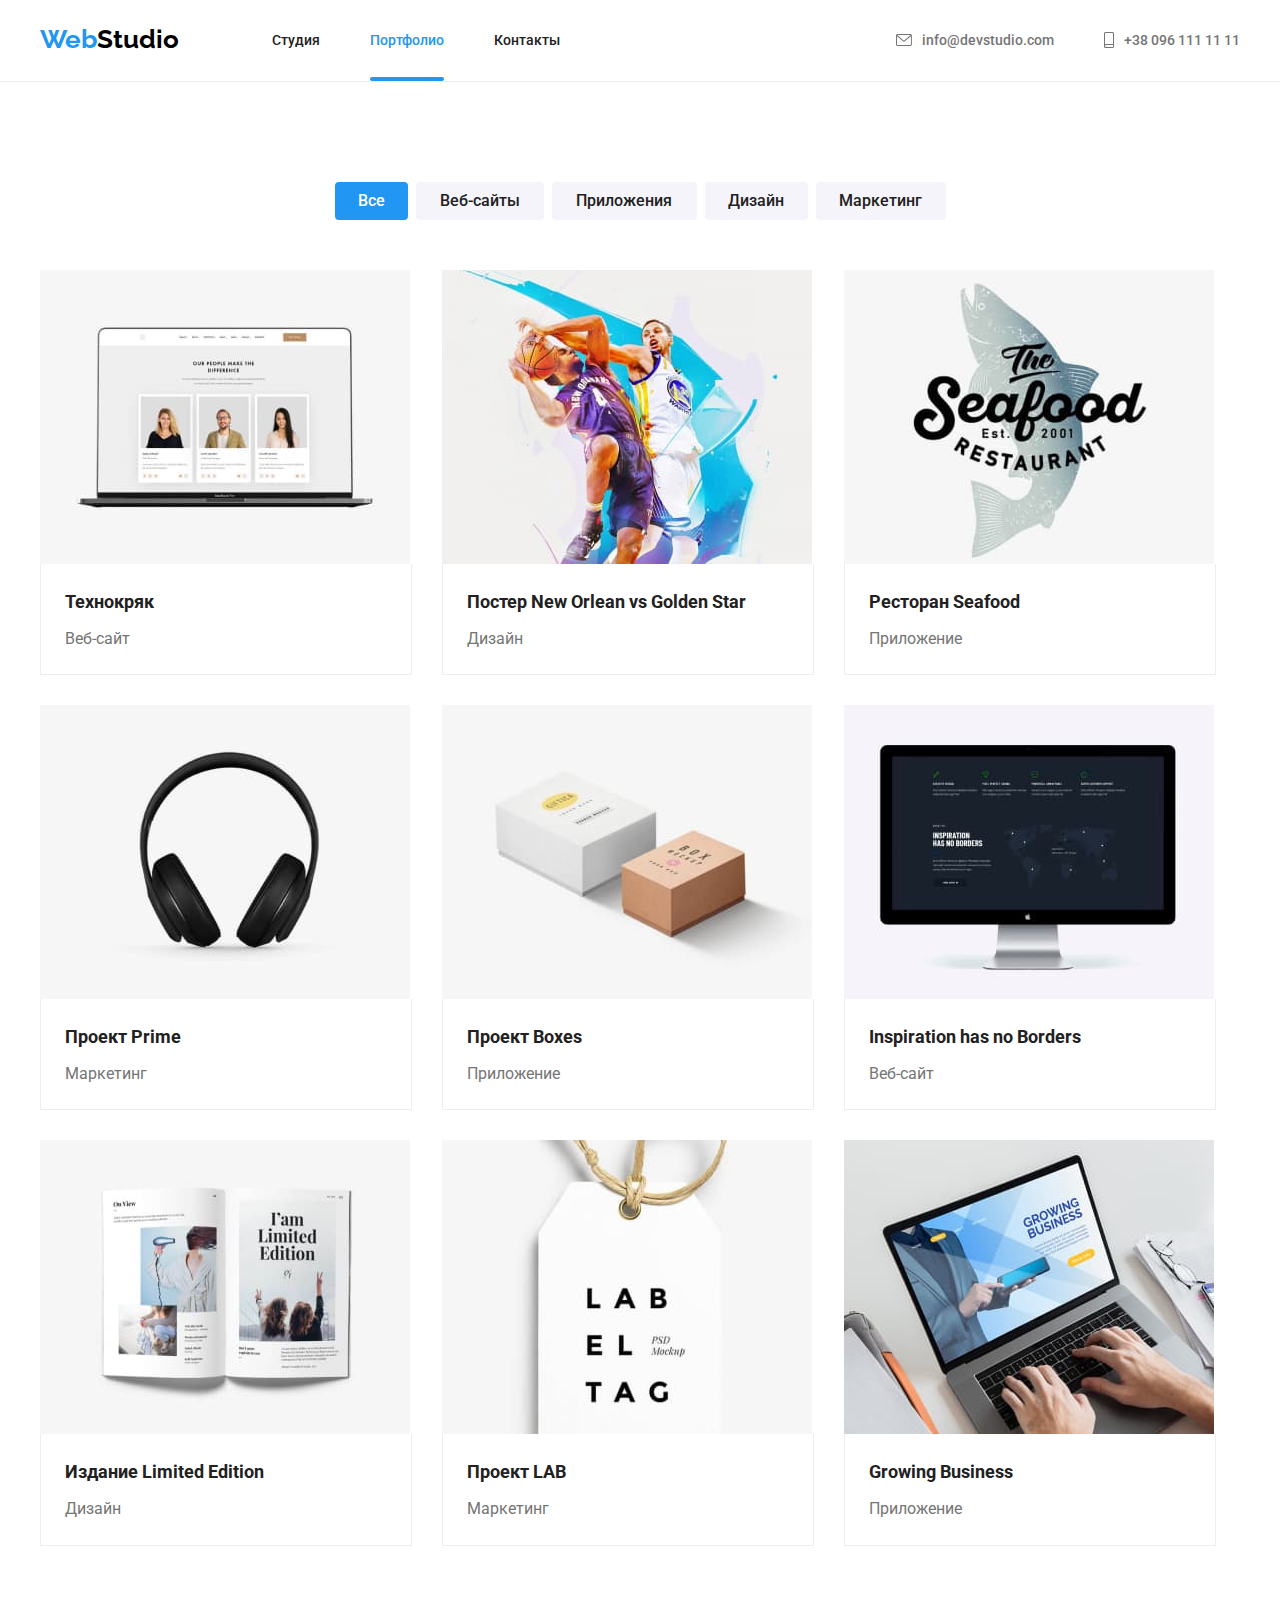
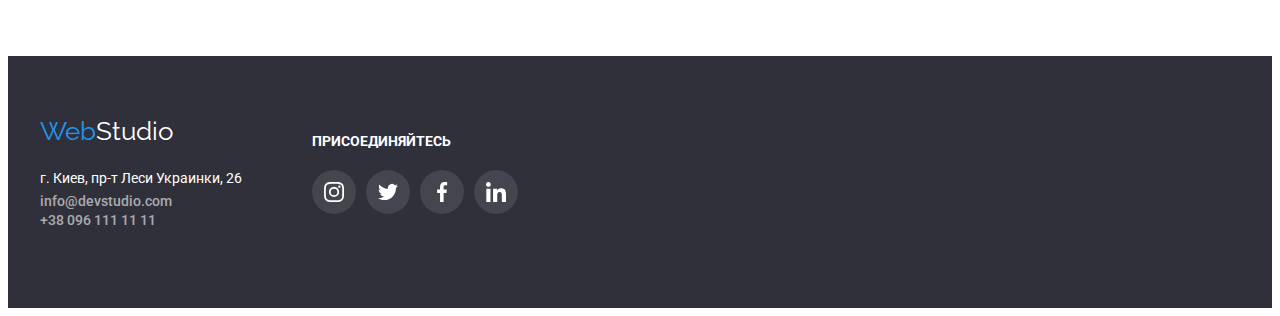
==== portfolio.html @ 742f11c1 "Initial commit" ====
<!DOCTYPE html>
<html lang="ru">

<head>
    <meta charset="UTF-8">
    <meta http-equiv="X-UA-Compatible" content="IE=edge">
    <meta name="viewport" content="width=device-width, initial-scale=1.0">
    <title>portfolio</title>
    <link rel="preconnect" href="https://fonts.googleapis.com">
    <link rel="preconnect" href="https://fonts.gstatic.com" crossorigin>
    <link
        href="https://fonts.googleapis.com/css2?family=Raleway:wght@700&family=Roboto:wght@400;500;700;900&display=swap"
        rel="stylesheet">
    <link rel="stylesheet" href="https://cdnjs.cloudflare.com/ajax/libs/modern-normalize/1.1.0/modern-normalize.min.css"
    integrity="sha512-wpPYUAdjBVSE4KJnH1VR1HeZfpl1ub8YT/NKx4PuQ5NmX2tKuGu6U/JRp5y+Y8XG2tV+wKQpNHVUX03MfMFn9Q=="
    crossorigin="anonymous" referrerpolicy="no-referrer" />
    <link rel="stylesheet" href="./css/style.css">
</head>


<body>
    <!--Шапка сайта-->
    <header class="heder-line">
        <div class="container header">
            <nav class="nav">
                <a href="index.html" class="logo" lang="en">Web<span class="text-logo">Studio</span></a>
                <ul class="site-nav list">
                    <li class="site"> <a href="./index.html" class="link-site ">Студия</a></li>
                    <li class="site"> <a href="./portfolio.html" class="link-site current">Портфолио</a></li>
                    <li class="site"> <a href="./contact.html" class="link-site">Контакты</a></li>
                </ul>
            </nav>

            <ul class="auth-nav list">
                <li class="site">
                    <a href="mailto:info@devstudio.com" class="link-auth">
                        <svg class="mail-icon" width="16" height="12">
                            <use href="./img/sprite.svg#icon-envelope"></use>
                        </svg> info@devstudio.com
                    </a>
                </li>

                <li class="site">
                    <a href="tell:+380961111111" class="link-auth">
                        <svg class="tell-icon" width="10" height="16">
                            <use href="./img/sprite.svg#icon-smartphone"></use>
                        </svg>
                        +38 096 111 11 11
                    </a>
                </li>
            </ul>
        </div>
    </header>

    <!--Портфолио--> 
    
        <section class=" portfolio">
            <div class="container">
            <h1 hidden>Портфолио</h1>
        
            <!--Фильтр-->
            <ul class="filter">
                <li class="filter-button"><button type="button" class="button-all current">Все</button></li>
                <li class="filter-button"><button type="button" class="button-site">Веб-сайты</button></li>
                <li class="filter-button"><button type="button" class="button-app">Приложения</button></li>
                <li class="filter-button"><button type="button" class="button-desighn">Дизайн</button></li>
                <li class="filter-button"><button type="button" class="button-marketing">Маркетинг</button></li>
            </ul>
            <!--Сайты-->
            <ul class="cards">

                <li class="cards-item">
                    <a href="" class="cards-link">
                        <div class="image-box">
                            <img src="img/img1.jpg" alt="img1" width="370" height="294">
                            <div class="cards-content">
                                <p class="cards-text">Ресурс предлагает комплексные предложения с разным уровнем функционала и сервисов. Все это позволит посетителю получить
                                исчерпывающие сведения о компании или частном лице</p>
                            </div>
                        </div>
                        
                        <div class="border">
                            <div class="text-portfolio">
                                <h2 class="name-portfolio">Технокряк</h2>
                                <p class="work-portfolio">Веб-сайт</p>
                            </div>
                        </div>
                    </a>
                </li>
        
                <li class="cards-item">
                    <a href="" class="cards-link">
                        <div class="image-box">
                            <img src="img/img2.jpg" alt="img2" width="370" height="294">
                            <div class="cards-content">
                                <p class="cards-text">Ресурс предлагает комплексные предложения с разным уровнем функционала и сервисов. Все это позволит посетителю получить
                                исчерпывающие сведения о компании или частном лице.</p>
                            </div>
                        </div>
                        
                        <div class="border">
                            <div class="text-portfolio">
                                <h2 class="name-portfolio">Постер <span lang="en">New Orlean vs Golden Star</span></h2>
                                <p class="work-portfolio">Дизайн</p>
                            </div>
                        </div>
                    </a>
                </li>
        
                <li class="cards-item">
                    <a href="" class="cards-link">
                        <div class="image-box">
                            <img src="img/img3.jpg" alt="img3" width="370" height="294">
                            <div class="cards-content">
                                <p class="cards-text">Ресурс предлагает комплексные предложения с разным уровнем функционала и сервисов. Все это позволит посетителю получить
                                исчерпывающие сведения о компании или частном лице.</p>
                            </div>
                        </div>
                        
                        <div class="border">
                            <div class="text-portfolio">
                                <h2 class="name-portfolio">Ресторан <span lang="en">Seafood</span> </h2>
                                <p class="work-portfolio">Приложение</p>
                            </div>
                        </div>
                    </a>
                </li>
        
                <li class="cards-item">
                    <a href="" class="cards-link">
                        <div class="image-box">
                            <img src="img/img4.jpg" alt="img4" width="370" height="294">
                            <div class="cards-content">
                                <p class="cards-text">Ресурс предлагает комплексные предложения с разным уровнем функционала и сервисов. Все это позволит посетителю получить
                                исчерпывающие сведения о компании или частном лице.</p>
                            </div>
                        </div>
                        
                        <div class="border">
                            <div class="text-portfolio">
                                <h2 class="name-portfolio">Проект <span lang="en">Prime</span> </h2>
                                <p class="work-portfolio">Маркетинг</p>
                            </div>
                        </div>
                    </a>
                </li>
        
                <li class="cards-item">
                    <a href="" class="cards-link">
                        <div class="image-box">
                            <img src="img/img5.jpg" alt="img5" width="370" height="294">
                            <div class="cards-content">
                                <p class="cards-text">Ресурс предлагает комплексные предложения с разным уровнем функционала и сервисов. Все это позволит посетителю получить
                                исчерпывающие сведения о компании или частном лице.</p>
                            </div>
                        </div>
                        
                        <div class="border">
                            <div class="text-portfolio">
                                <h2 class="name-portfolio">Проект <span lang="en">Boxes</span> </h2>
                                <p class="work-portfolio">Приложение</p>
                            </div>
                        </div>
                    </a>
                </li>
        
                <li class="cards-item">
                    <a href="" class="cards-link">
                        <div class="image-box">
                            <img src="img/img6.jpg" alt="img6" width="370" height="294">
                            <div class="cards-content">
                                <p class="cards-text">Ресурс предлагает комплексные предложения с разным уровнем функционала и сервисов. Все это позволит посетителю получить
                                исчерпывающие сведения о компании или частном лице.</p>
                            </div>
                        </div>
                        
                        <div class="border">
                            <div class="text-portfolio">
                                <h2 class="name-portfolio" lang="en">Inspiration has no Borders</h2>
                                <p class="work-portfolio">Веб-сайт</p>
                            </div>
                        </div>
                    </a>
                </li>
        
                <li class="cards-item">
                    <a href="" class="cards-link">
                        <div class="image-box">
                            <img src="img/img7.jpg" alt="img7" width="370" height="294">
                            <div class="cards-content">
                                <p class="cards-text">Ресурс предлагает комплексные предложения с разным уровнем функционала и сервисов. Все это позволит посетителю получить
                                исчерпывающие сведения о компании или частном лице.</p>
                            </div>
                        </div>
                        
                        <div class="border">
                            <div class="text-portfolio">
                                <h2 class="name-portfolio">Издание <span lang="en">Limited Edition</span> </h2>
                                <p class="work-portfolio">Дизайн</p>
                            </div>
                        </div>
                    </a>
                </li>
        
                <li class="cards-item">
                    <a href="" class="cards-link">
                        <div class="image-box">
                            <img src="img/img8.jpg" alt="img8" width="370" height="294">
                            <div class="cards-content">
                                <p class="cards-text">Ресурс предлагает комплексные предложения с разным уровнем функционала и сервисов. Все это позволит посетителю получить
                                исчерпывающие сведения о компании или частном лице.</p>
                            </div>
                        </div>
                        
                        <div class="border">
                            <div class="text-portfolio">
                                <h2 class="name-portfolio">Проект <span lang="en">LAB</span></h2>
                                <p class="work-portfolio">Маркетинг</p>
                            </div>
                        </div>
                    </a>
                </li>
        
                <li class="cards-item">
                    <a href="" class="cards-link">
                        <div class="image-box">
                            <img src="img/img9.jpg" alt="img9" width="370" height="294">
                            <div class="cards-content">
                                <p class="cards-text">Ресурс предлагает комплексные предложения с разным уровнем функционала и сервисов. Все это позволит посетителю получить
                                исчерпывающие сведения о компании или частном лице.</p>
                            </div>
                        </div>
                        
                        <div class="border">
                            <div class="text-portfolio">
                                <h2 class="name-portfolio" lang="en">Growing Business</h2>
                                <p class="work-portfolio">Приложение</p>
                            </div>
                        </div>
                    </a>
                </li>

            </ul>
            
            </div>
        </section>
    
    


    <footer class="footer">
        <div class="container footer-element">
    
            <div>
                <a href="index.html" class="logo-footer" lang="en">Web<span class="text-logo2">Studio</span></a>
    
                <address class="addres">
                    <p class="address-text">г. Киев, пр-т Леси Украинки, 26</p>
                    <ul class="addres-link">
                        <li class="link-mail">
                            <a href="mailto:info@devstudio.com" class="link-footer">info@devstudio.com</a>
                        </li>
                        <li class="link-tell">
                            <a href="tell:+380961111111" class="link-footer">+38 096 111 11 11</a>
                        </li>
                    </ul>
                </address>
            </div>
    
            <div class="footer-box">
    
                <h2 class="Box-title">ПРИСОЕДИНЯЙТЕСЬ</h2>
    
                <ul class="footer-list">
    
                    <li class="footer-element">
                        <a href="" class="box-link">
                            <svg class="icon-box" width="20" height="20">
                                <use href="./img/sprite.svg#icon-instagram"></use>
                            </svg>
                        </a>
                    </li>
    
                    <li class="footer-element">
                        <a href="" class="box-link">
                            <svg class="icon-box" width="20" height="20">
                                <use href="./img/sprite.svg#icon-twitter"></use>
                            </svg>
                        </a>
                    </li>
    
                    <li class="footer-element">
                        <a href="" class="box-link">
                            <svg class="icon-box" width="20" height="20">
                                <use href="./img/sprite.svg#icon-facebook"></use>
                            </svg>
                        </a>
                    </li>
    
                    <li class="footer-element">
                        <a href="" class="box-link">
                            <svg class="icon-box" width="20" height="20">
                                <use href="./img/sprite.svg#icon-linkedin"></use>
                            </svg>
                        </a>
                    </li>
    
                </ul>
    
            </div>
    
        </div>
    
    
    </footer>
</body>

</html>
---- css/style.css ----
:root {
    --primary-text-color: #212121;
    --text-color: #757575;
    --accent-color: #2196F3;
    --primari-white-color: #ffffff;
}


body {
    background-color: var(--primari-white-color);
    font-family: 'Roboto', sans-serif;
    padding-top: 80px;
}

li {
    list-style-type: none;
}

a {
    text-decoration: none;
}

.list {
    padding: 0px;
    margin: 0px;
}

/*Шапка сайта*/

.heder-line {
    position: fixed;
    width: 100%;
    background-color: #ffffff;
    border-bottom: 1px solid #ECECEC;
    top: 0px;
    left: 0px;
z-index: 9;
}

.header {
    display: flex;
    align-items: center;
    
}

.nav {
    display: flex;
}

.logo {
    color: var(--accent-color);
    font-family: 'Raleway', sans-serif;
    font-weight: 700;
    font-size: 26px;
    line-height: 1.2;
    padding-top: 24px;
    padding-bottom: 25px;
    }

.text-logo {
    color: black;
}



.site-nav .link-site.current {
    color: var(--accent-color);
}

.site-nav .current::after {
    content:"";
    position: absolute;
    display: block;
    width: 100%;
    height: 4px;
    background-color: var(--accent-color);
    border-radius: 2px;
    left: 0px;
    bottom: 0px;
}

.site {
    position: relative;
}

.site-nav {
    display: flex;
    margin-left: 93px;
}

.site-nav .site + .site {
    margin-left: 50px;
}

.link-auth:hover,
.link-site:hover {
    color: var(--accent-color);
    fill: #2196F3;

}


.link-site:focus,
.link-auth:focus {
    color: var(--accent-color);
    fill: #2196F3;
}

.link-site {
    display: block;
    color: var(--primary-text-color);
    font-weight: 500;
    font-size: 14px;
    line-height: 1.2;
    padding-top: 32px;
    padding-bottom: 32px;
    transition-property: color, fill;
    transition-duration: 250ms;
    transition-timing-function: cubic-bezier(0.4, 0, 0.2, 1);


}

.auth-nav {
    display: flex;
    margin-left: auto;
}

.auth-nav .site + .site {
    margin-left: 50px;
}

.mail-icon {
    margin-right: 10px; 
    fill: currentColor;
}

.tell-icon {
    margin-right: 10px;
    fill: currentColor;
}


.link-auth {
    display: inline-flex;
    align-items: center;
    color: var(--text-color);
    font-weight: 500;
    font-size: 14px;
    line-height: 1.2;
    padding-top: 32px;
    padding-bottom: 32px;
    fill: #757575;
    transition-property: color;
    transition-duration: 250ms;
    transition-timing-function: cubic-bezier(0.4, 0, 0.2, 1);
}

.container {
    margin-left: auto;
    margin-right: auto;
    width: 1200px;
    padding-left: 15px;
    padding-right: 15px;
}

/*Герои*/
.hero {
    background-color: #2F303A;
    text-align: center;
    padding-top: 200px;
    padding-bottom: 200px;
    max-width: 1600px;
    height: 600px;
    margin-left: auto;
    margin-right: auto;
    background-image: linear-gradient(to right,
    rgba(47, 48, 58, 0.4), 
    rgba(47, 48, 58, 0.4) ) , 
    url(../img/Img.jpg);
    transition-property: box-shadow;
    transition-duration: 250ms;
    transition-timing-function: cubic-bezier(0.4, 0, 0.2, 1);
}

.hero:hover {
    box-shadow:0px 4px 4px rgba(0, 0, 0, 0.25);
}

.hero-text {
    margin-top: 0px;
    margin-bottom: 30px;
    color: var(--primari-white-color);
    font-weight: 900;
    font-size: 44px;
    line-height: 1.4;
    
}

.button-hero {
    background-color: var(--accent-color);
    color: var(--primari-white-color);
    font-family: inherit;
    font-weight: 700;
    font-size: 16px;
    line-height: 1.2;
    cursor: pointer;
    padding: 10px 32px;
    border-radius: 4px;
    text-align: center;
    border: none;
    min-width: 200px;
    transition-property: background-color;
    transition-duration: 250ms;
    transition-timing-function: cubic-bezier(0.4, 0, 0.2, 1);
}

.button-hero:hover,
.button-hero:focus {
    background-color: #188CE8;
}


/*Преимущества*/

.section {
    padding-top: 94px;
    padding-bottom: 94px;
}

.element-icon {
    width: 270px;
    height: 120px;
    margin-bottom: 30px;
    background-color: #F5F4FA;
    display: flex;
    justify-content: center;
    align-items: center;
}



.benefits-list > .element+.element {
margin-left: 30px;
}




.benefits-list {
    margin-top: 0px;
    display: flex;
    padding-inline-start: 0px;
        
}



.benefits-title {
    margin-top: 0px;
    margin-bottom: 10px;
    color: var(--primary-text-color);
    font-weight: 700;
    font-size: 14px;
    line-height: 1.2;
}

.benefits-text {
    margin-top: 0px;
    margin-bottom: 0px;
    color: var(--text-color);
    font-weight: 400;
    font-size: 14px;
    line-height: 1.7;
}

/*Примеры работ*/

.section-work {
    padding-bottom: 94px;
}

.work {
    margin-top: 0px;
    margin-bottom: 50px;
    color: var(--primary-text-color);
    font-weight: 700;
    font-size: 36px;
    line-height: 1.2;
    text-align: center;
    
}

.work-list {
    display: flex;
    margin-top: 0px;
    margin-bottom: 0px;
    padding-inline-start: 0px;
}

.work-list > .foto + .foto {
    margin-left: 30px;
}

.foto {
    position: relative;
}

.foto-title {
    position: absolute;
    left: 0px;
    bottom: 0px;
    width: 100%;
    height: 70px;
    padding-top: 27px;
    padding-bottom: 27px;
    background: rgba(47, 48, 58, 0.8);
    
}

.name-foto {
    font-weight: 700;
    font-size: 14px;
    line-height: 1.14;
    text-align: center;
    color: #ffffff;
    margin: 0px;
}

.image {
    display: block;
}

/*Команда*/
.team {
    background-color: #F5F4FA;
    
}


.team-album {
    display: flex;
    padding-inline-start: 0px;
    margin-top: 0px;
    margin-bottom: 0px;
    
}

.team-album > .team-list + .team-list {
    margin-left: 30px;
}

.team-list {
    background-color: var(--primari-white-color);
    text-align: center;
    width: 270px;
    border-radius: 0px 0px 4px 4px;
    box-shadow: 0px 1px 3px 0px rgba(0, 0, 0, 0.12), 
    0px 1px 1px 0px rgba(0, 0, 0, 0.14), 0px 2px 1px 0px rgba(0, 0, 0, 0.2);
    
}

.team-title {
    color: var(--primary-text-color);
    font-weight: 700;
    font-size: 36px;
    line-height: 1.2;
    text-align: center;
    margin-top: 0px;
    margin-bottom: 50px;
   
    
}

.portret {
    display: block;
}

.team-info {
    padding-top: 30px;
    padding-bottom: 30px;
}

.name-title {
    color: var(--primary-text-color);
    font-weight: 500;
    font-size: 16px;
    line-height: 1.2;
    margin-top: 0px;
    margin-bottom: 10px;
}

.position {
    color: var(--text-color);
    font-weight: 400;
    font-size: 16px;
    line-height: 1.2;
    margin-top: 0px;
    margin-bottom: 16px;
    
}

.team-icon-list {
    display: flex;
    padding: 0px;
    margin: 0px 32px 0px 32px;
}

.team-icon-list .team-icon + .team-icon {
    margin-left: 10px;
}

.team-icon {
   
   
}

.team-link {
    display: flex;
    margin: 0px;
    background-color: #FFFFFF;
    fill: #AFB1B8;
    width: 44px;
    height: 44px;
    justify-content: center;
    align-items: center;
    border-radius: 50%;
    transition-property: background-color, fill;
    transition-duration: 250ms;
    transition-timing-function: cubic-bezier(0.4, 0, 0.2, 1);
}

.team-link:hover,
.team-link:focus {
    background-color: var(--accent-color);
    fill: #FFFFFF;
}

.social-icon {
    display: flex;
    margin: 0px;
    padding: 0px;
}

/*Clients*/

.clients {
    padding-top: 94px;
    padding-bottom: 94px;

}

.clients-tile {
    color: var(--primary-text-color);
    font-weight: 700;
    font-size: 36px;
    line-height: 1.2;
    text-align: center;
    margin-top: 0px;
    margin-bottom: 50px;

}

.clients-list {
    display: flex;
    padding-inline-start:0px;
    margin-bottom: 0px;


}

.clients-element {
    display: flex;
    width: 170px;
    height: 92px;
    
}

.clients-list .clients-element + .clients-element {
    margin-left: 30px;
}

.clients-link {
    width: 100%;
    height: 100%;
    display: flex;
    justify-content: center;
    align-items: center;
    margin: 0px;
    border: 1px solid rgba(175, 177, 184, 1);
    border-radius: 4px;
    fill: #AFB1B8;
    transition-property: border, fill;
    transition-duration: 250ms;
    transition-timing-function: cubic-bezier(0.4, 0, 0.2, 1);
} 

.clients-link:hover,
.clients-link:focus {
    border: 1px solid rgba(33, 150, 243, 1);
    fill: #2196F3;
}

.clients-icon {
}

/*Футер*/
.footer {
    background-color: #2F303A;
    padding-top: 60px;
    padding-bottom: 60px;   
}

.footer-element {
    display: flex;
}

.link-footer:hover,
.link-footer:focus {
    color: var(--accent-color);
}

.logo-footer {
    display: flex;
    color: var(--accent-color);
    font-family: 'Raleway', sans-serif;
    font-weight: 400;
    font-size: 26px;
    line-height: 1.2;
    margin-bottom: 20px;
}

.text-logo2 {
    color: #FFFFFF;
}

.addres{
font-style: inherit;
}

.address-text {
    color: var(--primari-white-color);
    font-style: normal;
    font-weight: 400;
    font-size: 14px;
    line-height: 1.7;
    margin-top: 0px;
    margin-bottom: 0px;
}

.addres-link {
    padding-left: 0px;
    margin: 0px;
}

.link-mail {
   
    margin-bottom: 0px;
    margin-top: 0px;
    margin-bottom: 0px;
}

.link-tell {
    padding-top: 0px;
    margin-bottom: 0px;
}

.link-footer {
    color: rgba(255, 255, 255, 0.6);
    font-weight: 500;
    font-size: 14px;
    line-height: 1.2;
    padding-top: 9px;
    transition-property: color;
    transition-duration: 250ms;
    transition-timing-function: cubic-bezier(0.4, 0, 0.2, 1);
}

.footer-box {
    
    margin-left: 70px;
    padding-top: 18px;
    padding-bottom: 34px;
}

.Box-title {
    display: flex;
    color: #ffffff;
    font-weight: 700;
    font-size: 14px;
    line-height: 1.14;
    margin-top: 0px;
    margin-bottom: 20px;

    
}

.footer-list {
    display: flex;
    padding-inline-start: 0px;
      margin: 0px;    
}

.footer-list .footer-element +.footer-element {
    margin-left: 10px;
}

.box-link {
    width: 44px;
    height: 44px;
    display: flex;
    justify-content: center;
    align-items: center;
    margin: 0px;
    background-color: rgba(255, 255, 255, 0.1);;
    fill: #ffffff;
    border-radius: 50%;
    transition-property: background-color, fill;
    transition-duration: 250ms;
    transition-timing-function: cubic-bezier(0.4, 0, 0.2, 1);
}

.box-link:hover,
.box-link:focus {
    background-color: #2196F3;
}

.icon-box {
    fill: #ffffff;
}

/*Портфолио фильтр*/

.portfolio {
    padding-top: 94px;
    padding-bottom: 94px;
}

.filter {
    display: flex;
    margin-top: 0px;
    margin-bottom: 50px;
    justify-content: center;
    padding-inline-start: 0px;
}

.filter button {
    font-family: inherit;
    font-weight: 500;
    font-size: 16px;
    line-height: 1.6;
    color: var(--primary-text-color);
    background-color: #F5F4FA;
    cursor: pointer;
    padding: 6px 22px;
    border-radius: 4px;
    display: inline-block;
    text-align: center;
    border: none;
    margin-bottom: 0px;
    transition-property: background-color, color, box-shadow;
    transition-duration: 250ms;
    transition-timing-function: cubic-bezier(0.4, 0, 0.2, 1);
}

.filter > .filter-button + .filter-button {
    margin-left: 8px;
}

.filter .current {
    background-color: var(--accent-color);
    color: var(--primari-white-color);
}

.filter button:hover,
.filter button:focus {
    background-color: var(--accent-color);
    color: var(--primari-white-color);
    box-shadow:0px 4px 4px rgba(0, 0, 0, 0.25);
}

.button-all {
    min-width: 73px;
}

.button-site {
    min-width: 128px;
}

.button-app {
    min-width: 145px;
}

.button-desighn {
    min-width: 103px;
}

.button-marketing {
    min-width: 130px;
}

/*Сайты*/

.cards {
    display: flex;
    flex-wrap: wrap;
    margin-top: 0px;
    padding-inline-start: 0px;
    
}

.image-box {
    position: relative;
    overflow: hidden;
}


.image-box::before {
    content: '';
    display: flex;
    position: absolute;
    left: 0px;
    top: 294px;
    width: 370px;
    height: 294px;
    background: rgba(33, 150, 243, 0.9);
    transition: transform 250ms cubic-bezier(0.4, 0, 0.2, 1);
}

.cards-item:hover ::before,
.cards-item:hover .cards-content {
    
    transform: translateY(-294px);
}



.cards-content {
    position: absolute;
    width: 322px;
    height: 168px;
    left: 24px;
    top: 357px;
    transition: transform 250ms cubic-bezier(0.4, 0, 0.2, 1);
}

.cards-text {
    font-weight: 400;
    font-size: 18px;
    line-height: 1.55;
    color: #ffffff;
    margin: 0px;
}

.cards-item img {
    display: block;
}

.cards-item {
    
    margin-bottom: 30px;
    margin-right: 30px;
    transition-property: opacity, box-shadow;
    transition-duration: 250ms;
    transition-timing-function: cubic-bezier(0.4, 0, 0.2, 1);
    
}



.cards-item:hover {
    box-shadow:0px 4px 4px rgba(0, 0, 0, 0.25);
}



.cards-item:nth-child(3n) {
    margin-right: 0px;
}

.cards-item:nth-last-child(-n + 3){
    margin-bottom: 0px;
}

.text-portfolio {
    padding: 20px 24px;
    
   
}

.name-portfolio {
    font-weight: 700;
    font-size: 18px;
    line-height: 2;
    color: var(--primary-text-color);
    margin-top: 0px;
    margin-bottom: 4px;
}

.work-portfolio {
    font-weight: 400;
    font-size: 16px;
    line-height: 1.9;
    color: var(--text-color);
    margin-top: 0px;
    margin-bottom: 0px;
}

.border {
    width: 370px;
    border-left: 1px solid rgba(238, 238, 238, 1);
    border-right: 1px solid rgba(238, 238, 238, 1);
    border-bottom: 1px solid rgba(238, 238, 238, 1);
}   

/*backdrop*/
.backdrop {
    position: fixed;
    top: 0px;
    left: 0px;
    width: 100%;
    height: 100%;
    z-index: 10;
    background: rgba(0, 0, 0, 0.2);
    transition-property: opacity, box-shadow;
    transition-duration: 250ms;
    transition-timing-function: cubic-bezier(0.4, 0, 0.2, 1);
}

.modal {
    position: absolute;
    width: 528px;
    height: 581px;
    top: 50%;
    left: 50%;
    transform: translate(-50%, -50%);
    background-color: #ffffff;
}

.modal-btn {
    display: flex;
    justify-content: center;
    align-items: center;
    position: absolute;
    top: 8px;
    right: 8px;
    width: 30px;
    height: 30px;
    background: #FFFFFF;
    border: 1px solid rgba(0, 0, 0, 0.1);
    border-radius: 50%;
    padding: 0;
}

.is-hidden {
    opacity: 0;
    pointer-events: none;
}
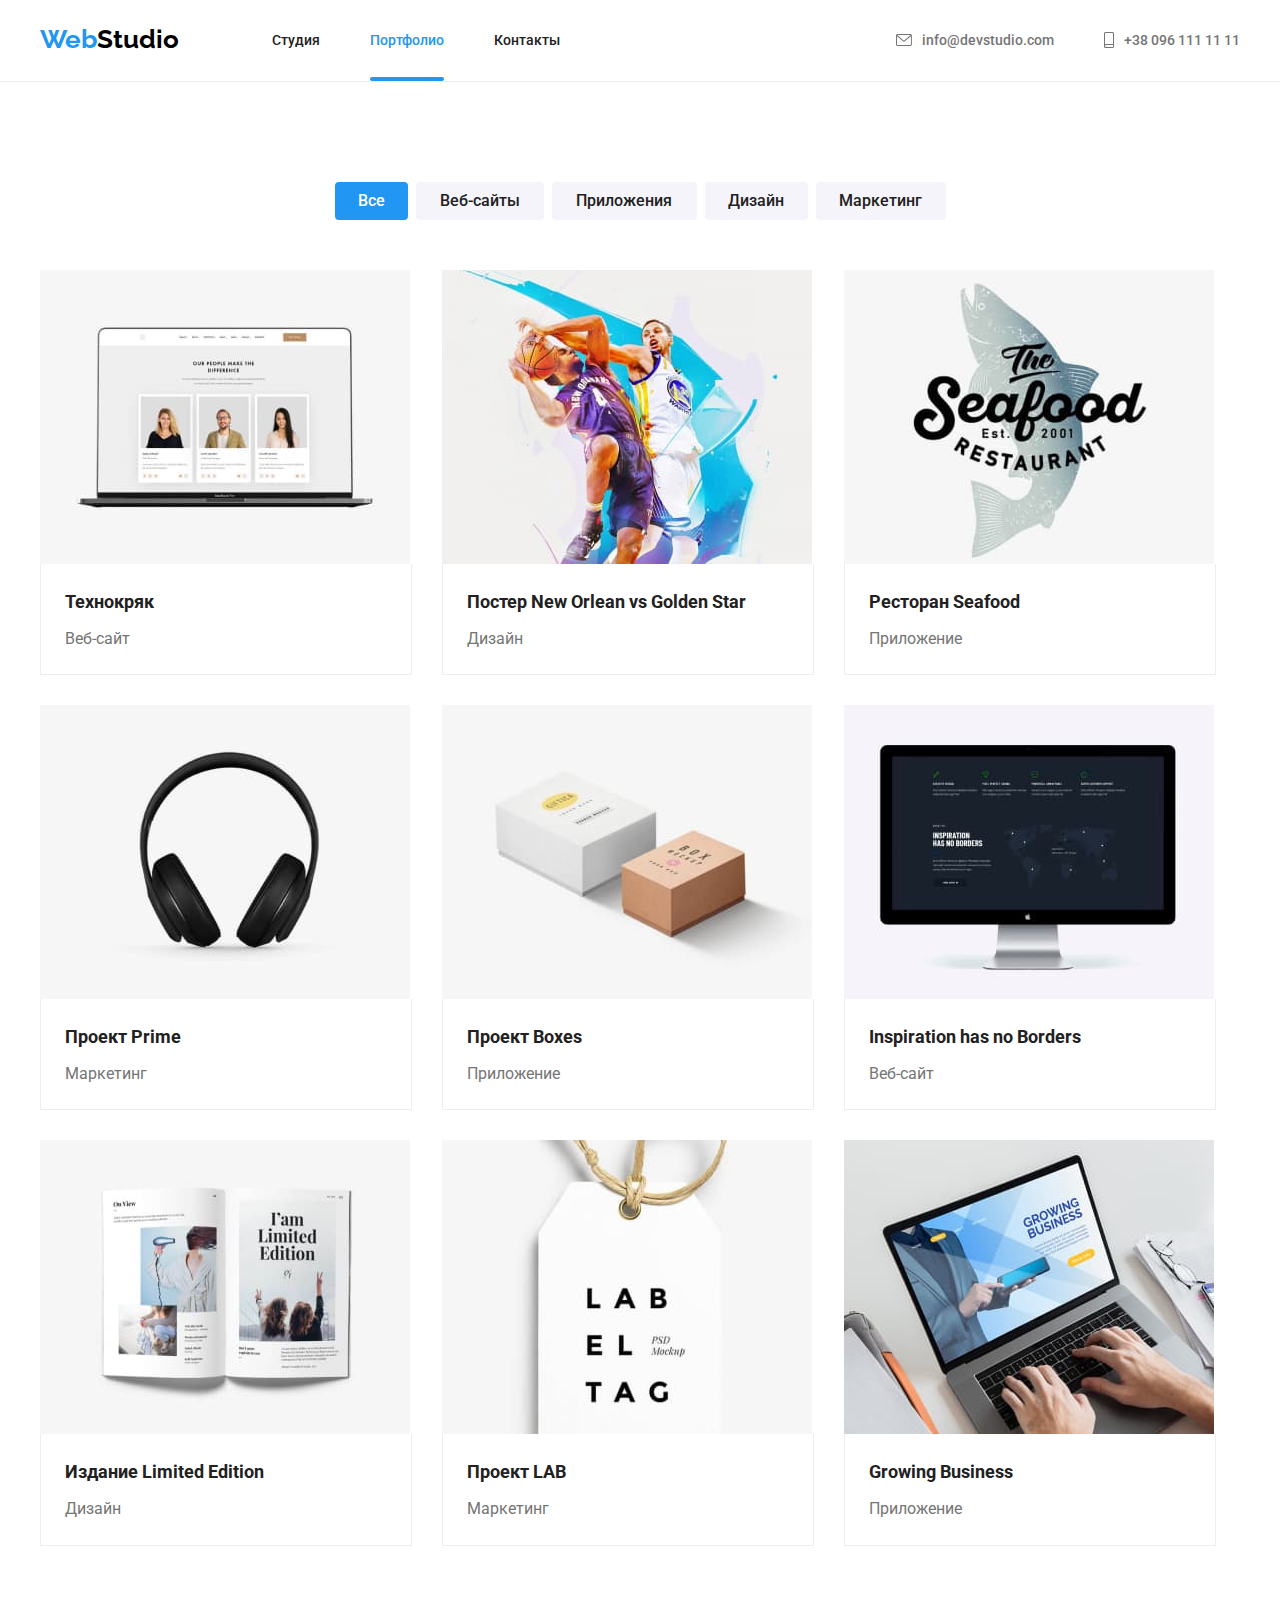
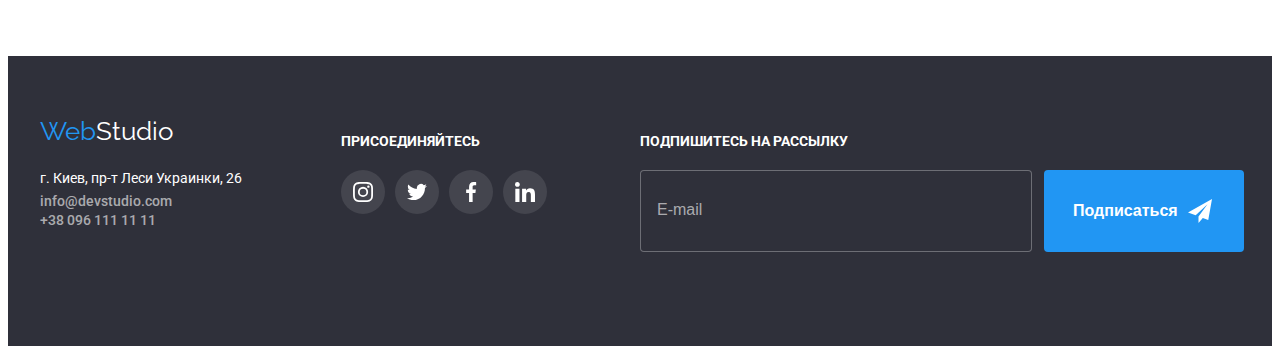
==== commit bf95a946: "add input index" ====
--- a/portfolio.html
+++ b/portfolio.html
@@ -248,6 +248,7 @@
     
 
 
+    <!--Футер-->
     <footer class="footer">
         <div class="container footer-element">
     
@@ -309,6 +310,19 @@
     
             </div>
     
+            <div class="footer-subscription">
+                <h2 class="subscription-title">ПОДПИШИТЕСЬ НА РАССЫЛКУ</h2>
+                <div class="subscription-email">
+                    <input type="text" name="email" placeholder="E-mail" class="subscription-input">
+                    <button type="button" class="subscription-button">Подписаться
+                        <svg class="subscription-icon" width="24" height="24">
+                            <use href="./img/sprite2.svg#icon-icon-send"></use>
+                        </svg>
+                    </button>
+                </div>
+    
+            </div>
+    
         </div>
     
     
--- a/css/style.css
+++ b/css/style.css
@@ -537,6 +537,7 @@
 
 .addres{
 font-style: inherit;
+width: 231px;
 }
 
 .address-text {
@@ -628,6 +629,68 @@
 
 .icon-box {
     fill: #ffffff;
+}
+
+.footer-subscription {
+    margin-left: 93px;
+    padding-top: 18px;
+    padding-bottom: 34px;
+    width: 570px;
+}
+
+.subscription-email input::placeholder {
+    font-weight: 400;
+    font-size: 16px;
+    line-height: 1.25;
+    color: rgba(255, 255, 255, 0.6);
+}
+.subscription-title {
+    display: flex;
+    font-weight: 700;
+    font-size: 14px;
+    line-height: 1.14;
+    margin-top: 0px;
+    margin-bottom: 20px;
+    color: #ffffff;
+
+}
+
+.subscription-email {
+    display: inline-flex;
+}
+
+.subscription-input {
+    display: inline-flex;
+    width: 358px;
+    height: 50px;
+    padding: 15px 16px;
+    background-color: #2F303A;
+    color: rgba(255, 255, 255, 0.6);
+    border: 1px solid rgba(255, 255, 255, 0.3);
+    border-radius: 4px;
+}
+
+.subscription-button {
+    display: inline-flex;
+    align-items: center;
+    font-weight: 700;
+    font-size: 16px;
+    line-height: 1.87;
+    text-align: center;
+    min-width: 200px;
+    color: #ffffff;
+    background: #2196F3;
+    padding: 10px 28px 10px 29px;
+    border-radius: 4px;
+    border: none;
+    margin-left: 12px;
+}
+
+.subscription-icon {
+    align-items: center;
+    padding: 0px;
+    margin: 0px;
+    margin-left: 10px;
 }
 
 /*Портфолио фильтр*/
@@ -836,6 +899,8 @@
     left: 50%;
     transform: translate(-50%, -50%);
     background-color: #ffffff;
+    border-radius: 4px;
+    box-shadow: 0px 1px 3px rgba(0, 0, 0, 0.12), 0px 1px 1px rgba(0, 0, 0, 0.14), 0px 2px 1px rgba(0, 0, 0, 0.2);
 }
 
 .modal-btn {
@@ -851,9 +916,123 @@
     border: 1px solid rgba(0, 0, 0, 0.1);
     border-radius: 50%;
     padding: 0;
+    cursor: pointer;
+    fill: #000000;
+}
+
+.icon-close:hover {
+    fill: #188CE8;
 }
 
 .is-hidden {
     opacity: 0;
     pointer-events: none;
+}
+
+.js-speaker-form {
+}
+
+.form {
+    width: 100%;
+    height: 100%;
+    padding: 40px;
+}
+
+.form-title {
+    font-weight: 700;
+    font-size: 20px;
+    line-height: 1.15;
+    text-align: center;
+    margin-top: 0px;
+    margin-bottom: 12px;
+}
+
+.form-field {
+    display: flex;
+    flex-direction: column;
+    margin-bottom: 10px;
+}
+
+.form-label {
+    font-weight: 400;
+    font-size: 12px;
+    line-height: 1.16;
+    color: #757575;
+    margin-bottom: 4px;
+
+}
+
+input.form-input {
+    padding: 12px;
+    height: 40px;
+    border: 1px solid rgba(33, 33, 33, 0.2);
+    border-radius: 4px;
+    cursor: pointer;
+}
+
+.form-input:hover {
+    border: 1px solid #2196F3;
+}
+
+.form-input:active {
+    border: 1px solid #2196F3;
+}
+
+
+
+.form-texterea {
+    border: 1px solid rgba(33, 33, 33, 0.2);
+    border-radius: 4px;
+    resize: none;
+    width: 448px;
+    height: 120px;
+    padding: 12px 16px;
+}
+
+textarea::placeholder {
+    font-weight: 400;
+    font-size: 12px;
+    line-height: 1.16;
+    color: rgba(117, 117, 117, 0.5);
+}
+
+.policy {
+    margin: 20px 0px 30px 0px;
+}
+
+.agree {
+    font-weight: 400;
+     font-size: 14px;
+    line-height: 1.71;
+    color: #757575;
+}
+
+.contract-link{
+    font-weight: 400;
+    font-size: 14px;
+    line-height: 1.71;
+    text-decoration-line: underline;
+    color: #2196F3;
+}
+
+.button-form {
+    font-family: inherit;
+    font-weight: 700;
+    font-size: 16px;
+    line-height: 1.87;
+    display: flex;
+    margin-left: auto;
+    margin-right: auto;
+    padding: 10px 55px 10px 56px;
+    max-width: 200px;
+    color: #FFFFFF;
+    background: #188CE8;
+    filter: drop-shadow(0px 4px 4px rgba(0, 0, 0, 0.25));
+    border: none;
+    border-radius: 4px;
+    
+}
+
+.button-form:hover {
+    box-shadow: 0px 4px 4px rgba(0, 0, 0, 0.15);
 }